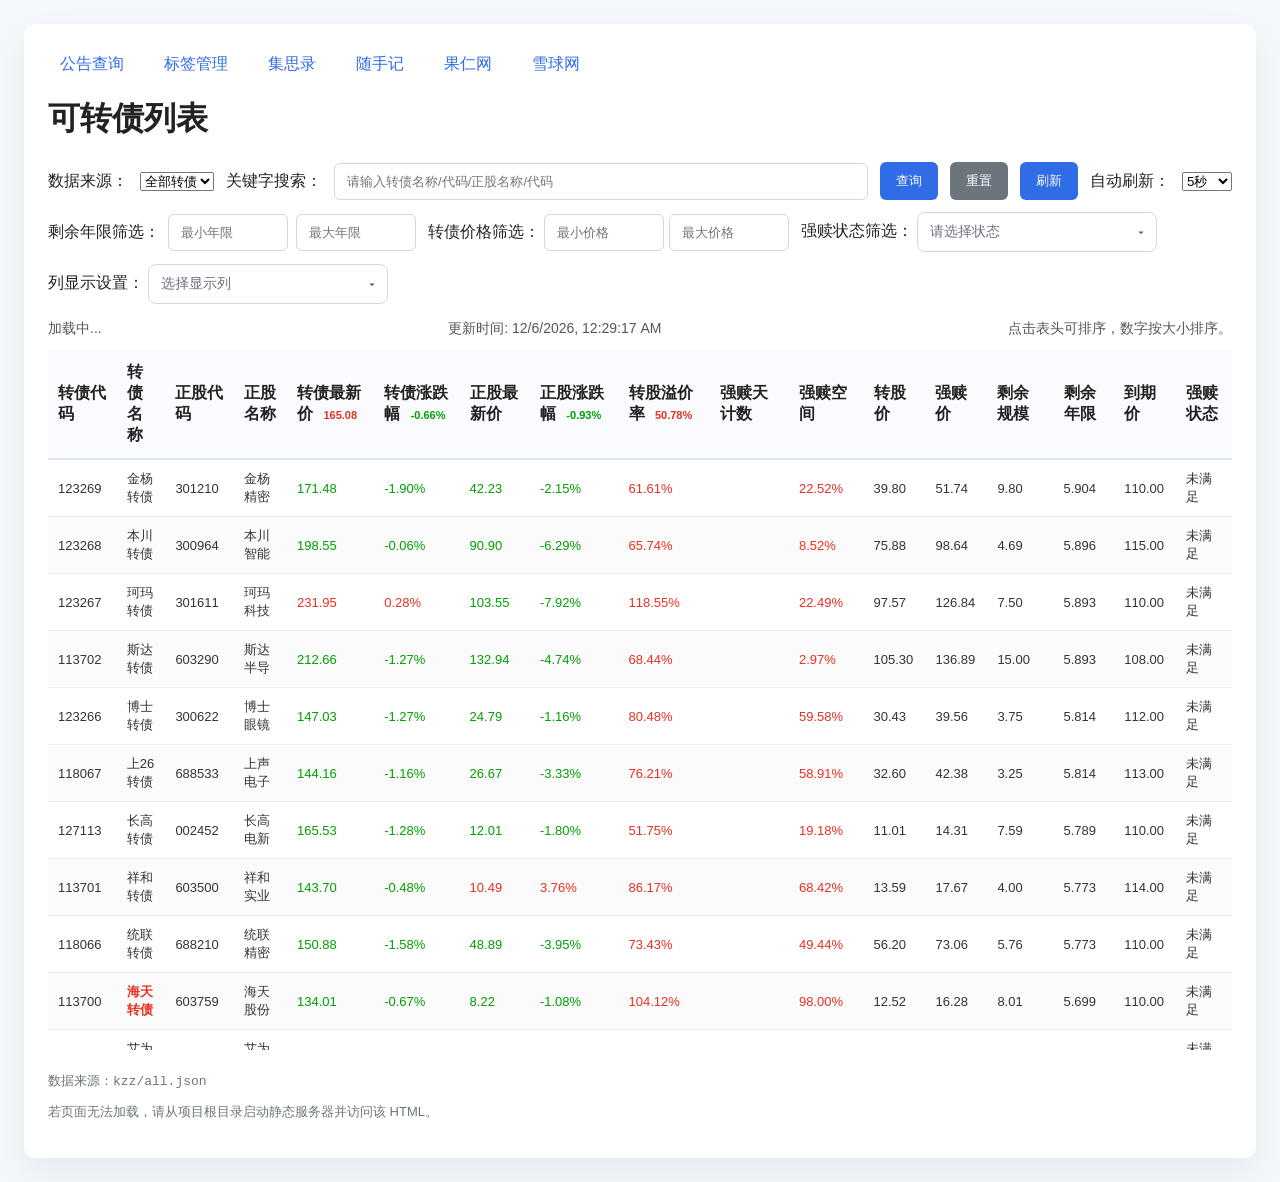
==== web/index.html @ 7e6ffc9a "feat: web 添加雪球网导航链接" ====
<!doctype html>
<html lang="zh-CN">
<head>
  <meta charset="utf-8" />
  <meta name="viewport" content="width=device-width, initial-scale=1.0" />
  <title>可转债列表</title>
  <link rel="stylesheet" href="styles.css" />
</head>
<body>
  <div class="page-container">
    <div class="nav-links">
      <a href="announce.html" target="_blank">公告查询</a>
      <a href="label.html" target="_blank">标签管理</a>
      <a href="https://www.jisilu.cn/" target="_blank">集思录</a>
      <a href="https://www.sui.com/tally/new.do" target="_blank">随手记</a>
      <a href="https://guorn.com/stock?sid=2384234.R.351277596464735" target="_blank">果仁网</a>
      <a href="https://xueqiu.com/1967963625/369069351" target="_blank">雪球网</a>
    </div>
    <h1>可转债列表</h1>
    <form id="filter-form" class="filter-form">
      <label for="data-source">数据来源：</label>
      <select id="data-source">
        <option value="all">全部转债</option>
        <option value="self">我的关注</option>
        <option value="small">小规模</option>
        <option value="low_premium">低溢价</option>
        <option value="three_low">三低债</option>
      </select>
      
      <label for="search-input">关键字搜索：</label>
      <input id="search-input" name="q" type="search" placeholder="请输入转债名称/代码/正股名称/代码" />
      <button type="submit">查询</button>
      <button type="button" id="reset-button">重置</button>
      <button type="button" id="refresh-button">刷新</button>

      <label for="refresh-interval">自动刷新：</label>
      <select id="refresh-interval">
        <option value="0">关闭</option>
        <option value="5">5秒</option>
        <option value="10">10秒</option>
        <option value="20">20秒</option>
        <option value="30">30秒</option>
        <option value="60">60秒</option>
      </select>

      <div class="year-filter-group">
        <label>剩余年限筛选：</label>
        <input id="year-left-min" name="year_left_min" type="number" step="0.1" placeholder="最小年限" />
        <input id="year-left-max" name="year_left_max" type="number" step="0.1" placeholder="最大年限" />
      </div>

      <div class="price-filter-group">
        <label>转债价格筛选：</label>
        <input id="bond-price-min" name="bond_price_min" type="number" step="1" placeholder="最小价格" />
        <input id="bond-price-max" name="bond_price_max" type="number" step="1" placeholder="最大价格" />
      </div>

      <div class="status-filter-group">
        <label for="status-filter-toggle">强赎状态筛选：</label>
        <div class="multi-select-dropdown" id="status-filter-dropdown">
          <button type="button" class="dropdown-toggle" id="status-filter-toggle" aria-expanded="false">
            <span class="dropdown-text">请选择状态</span>
            <span class="caret">▾</span>
          </button>
          <div class="dropdown-menu" id="status-filter-menu" aria-hidden="true">
            <div class="dropdown-options">
              <label><input type="checkbox" value="计数中" /> 计数中</label>
              <label><input type="checkbox" value="未满足" /> 未满足</label>
              <label><input type="checkbox" value="暂不强赎" /> 暂不强赎</label>
              <label><input type="checkbox" value="强赎中" /> 强赎中</label>
              <label><input type="checkbox" value="存续期内不强赎" /> 存续期内不强赎</label>
              <label><input type="checkbox" value="公告强赎" /> 公告强赎</label>
            </div>
            <div class="dropdown-footer-simple">
              <button type="button" id="status-clear-all">全部清除</button>
            </div>
          </div>
        </div>
      </div>

      <div class="column-filter-group">
        <label for="column-filter-toggle">列显示设置：</label>
        <div class="multi-select-dropdown" id="column-filter-dropdown">
          <button type="button" class="dropdown-toggle" id="column-filter-toggle" aria-expanded="false">
            <span class="dropdown-text">选择显示列</span>
            <span class="caret">▾</span>
          </button>
          <div class="dropdown-menu" id="column-filter-menu" aria-hidden="true">
            <div class="dropdown-options" id="column-filter-options"></div>
          </div>
        </div>
      </div>
    </form>

    <div class="status-row">
      <span id="record-count">加载中...</span>
      <span id="refresh-status"></span>
      <span class="hint">点击表头可排序，数字按大小排序。</span>
    </div>

    <div class="table-wrapper">
      <table id="bond-table">
        <thead></thead>
        <tbody></tbody>
      </table>
    </div>

    <div class="footer">
      <p>数据来源：<code>kzz/all.json</code></p>
      <p>若页面无法加载，请从项目根目录启动静态服务器并访问该 HTML。</p>
    </div>
  </div>

  <script src="app.js"></script>
</body>
</html>
---- web/styles.css ----
:root {
  color-scheme: light;
  font-family: -apple-system, BlinkMacSystemFont, "Segoe UI", "Helvetica Neue", Arial, sans-serif;
  background: #f4f7fb;
  color: #222;
}

* {
  box-sizing: border-box;
}

body {
  margin: 0;
  padding: 24px;
}

.page-container {
  max-width: 1400px;
  margin: 0 auto;
  background: #fff;
  padding: 24px;
  border-radius: 12px;
  box-shadow: 0 16px 40px rgba(0, 0, 0, 0.06);
}

h1 {
  margin-top: 0;
}

.nav-links {
  display: flex;
  gap: 16px;
  margin-bottom: 16px;
}

.nav-links a {
  color: #2f6ce5;
  text-decoration: none;
  padding: 6px 12px;
  border-radius: 6px;
}

.nav-links a:hover {
  background: #eef3ff;
}

.filter-form {
  display: flex;
  flex-wrap: wrap;
  gap: 12px;
  align-items: center;
  margin-bottom: 16px;
}

.filter-form label {
  white-space: nowrap;
}

.filter-form input[type="search"],
.filter-form input[type="number"] {
  border: 1px solid #d1d7e0;
  border-radius: 6px;
  padding: 10px 12px;
}

.filter-form input[type="search"] {
  flex: 1;
  min-width: 240px;
}

.filter-form input[type="number"] {
  width: 120px;
}

.year-filter-group {
  display: inline-flex;
  align-items: center;
  gap: 8px;
}

.status-filter-group {
  position: relative;
  min-width: 240px;
}

.multi-select-dropdown {
  position: relative;
  display: inline-flex;
  width: 240px;
}

.multi-select-dropdown .dropdown-toggle {
  width: 100%;
  padding: 10px 12px;
  border: 1px solid #d1d7e0;
  border-radius: 8px;
  background: #fff;
  cursor: pointer;
  display: inline-flex;
  align-items: center;
  justify-content: space-between;
  gap: 8px;
  color: #6b7280;
  font-size: 14px;
  text-align: left;
}

.multi-select-dropdown .dropdown-toggle:hover {
  border-color: #a0b4d7;
}

.multi-select-dropdown .dropdown-toggle .dropdown-text {
  white-space: nowrap;
  overflow: hidden;
  text-overflow: ellipsis;
}

.multi-select-dropdown .dropdown-menu {
  display: none !important;
  position: absolute;
  z-index: 10;
  top: calc(100% + 6px);
  left: 0;
  width: 100%;
  max-width: 360px;
  max-height: 260px;
  padding: 10px;
  border: 1px solid #c8d0dd;
  border-radius: 10px;
  background: #fff;
  box-shadow: 0 18px 45px rgba(15, 30, 70, 0.14);
  overflow: auto;
}

.multi-select-dropdown.open .dropdown-menu {
  display: block !important;
}

.multi-select-dropdown .dropdown-options {
  display: block;
}

.multi-select-dropdown .dropdown-options label {
  display: flex;
  align-items: center;
  gap: 8px;
  padding: 8px 10px;
  cursor: pointer;
  border-radius: 6px;
  background: #f8fafc;
  color: #111827;
  border: 1px solid transparent;
  width: 100%;
  margin-bottom: 4px;
}

.multi-select-dropdown .dropdown-options label:hover {
  background: #eef2ff;
  border-color: #cbd5e1;
}

.multi-select-dropdown .dropdown-menu input[type="checkbox"] {
  margin: 0;
}

.multi-select-dropdown .dropdown-footer-simple {
  display: flex;
  justify-content: flex-end;
  padding-top: 6px;
}

.multi-select-dropdown .dropdown-footer-simple button {
  border: none;
  background: transparent;
  color: #2f6ce5;
  cursor: pointer;
  padding: 6px 8px;
  border-radius: 6px;
}

.multi-select-dropdown .dropdown-footer-simple button:hover {
  background: #eef3ff;
}

.multi-select-dropdown .dropdown-menu label:hover {
  background: #f3f6fb;
}

.multi-select-dropdown .dropdown-menu input[type="checkbox"] {
  margin-right: 8px;
}

.multi-select-dropdown .caret {
  font-size: 12px;
  color: #4b5563;
}

.filter-form button {
  border: none;
  border-radius: 6px;
  padding: 10px 16px;
  background: #2f6ce5;
  color: #fff;
  cursor: pointer;
}

.filter-form button#reset-button {
  background: #6c757d;
}

.status-row {
  display: flex;
  justify-content: space-between;
  margin-bottom: 12px;
  font-size: 14px;
  color: #565656;
}

.table-wrapper {
  overflow-x: auto;
  overflow-y: auto;
  max-height: calc(100vh - 200px);
}

table {
  width: 100%;
  border-collapse: collapse;
  min-width: 1100px;
}

thead th {
  position: sticky;
  top: 0;
  background: #fafbff;
  border-bottom: 2px solid #dfe3ea;
  padding: 12px 10px;
  text-align: left;
  cursor: pointer;
  user-select: none;
  z-index: 1;
  box-shadow: 0 2px 2px -1px rgba(0,0,0,0.1);
}

thead th.sorted-asc::after,
thead th.sorted-desc::after {
  content: '';
  display: inline-block;
  width: 0;
  height: 0;
  margin-left: 6px;
  vertical-align: middle;
  border-left: 5px solid transparent;
  border-right: 5px solid transparent;
}

thead th span.up, thead th span.down {
  display: inline-block;
  font-size: 11px;
  font-weight: normal;
  margin-left: 6px;
  white-space: nowrap;
}

thead th.sorted-asc::after {
  border-bottom: 6px solid #2f6ce5;
}

thead th.sorted-desc::after {
  border-top: 6px solid #2f6ce5;
}

tbody tr:nth-child(even) {
  background: #fbfbfb;
}

tbody tr:hover {
  background: #eef3ff;
}

tbody tr.selected {
  background: #dbeafe !important;
  box-shadow: inset 0 0 0 2px #3b82f6;
}

td {
  padding: 10px 10px;
  border-bottom: 1px solid #ebedee;
  font-size: 13px;
  color: #333;
}

td.empty {
  color: #999;
}

tbody td.up, thead th span.up {
  color: #e83123 !important;
}

tbody td.down, thead th span.down {
  color: #00a000 !important;
}

.footer {
  margin-top: 22px;
  color: #6c757d;
  font-size: 13px;
}

.red-name {
  color: #e83123 !important;
  font-weight: bold;
}

@media (max-width: 860px) {
  .filter-form {
    flex-direction: column;
    align-items: stretch;
  }
}
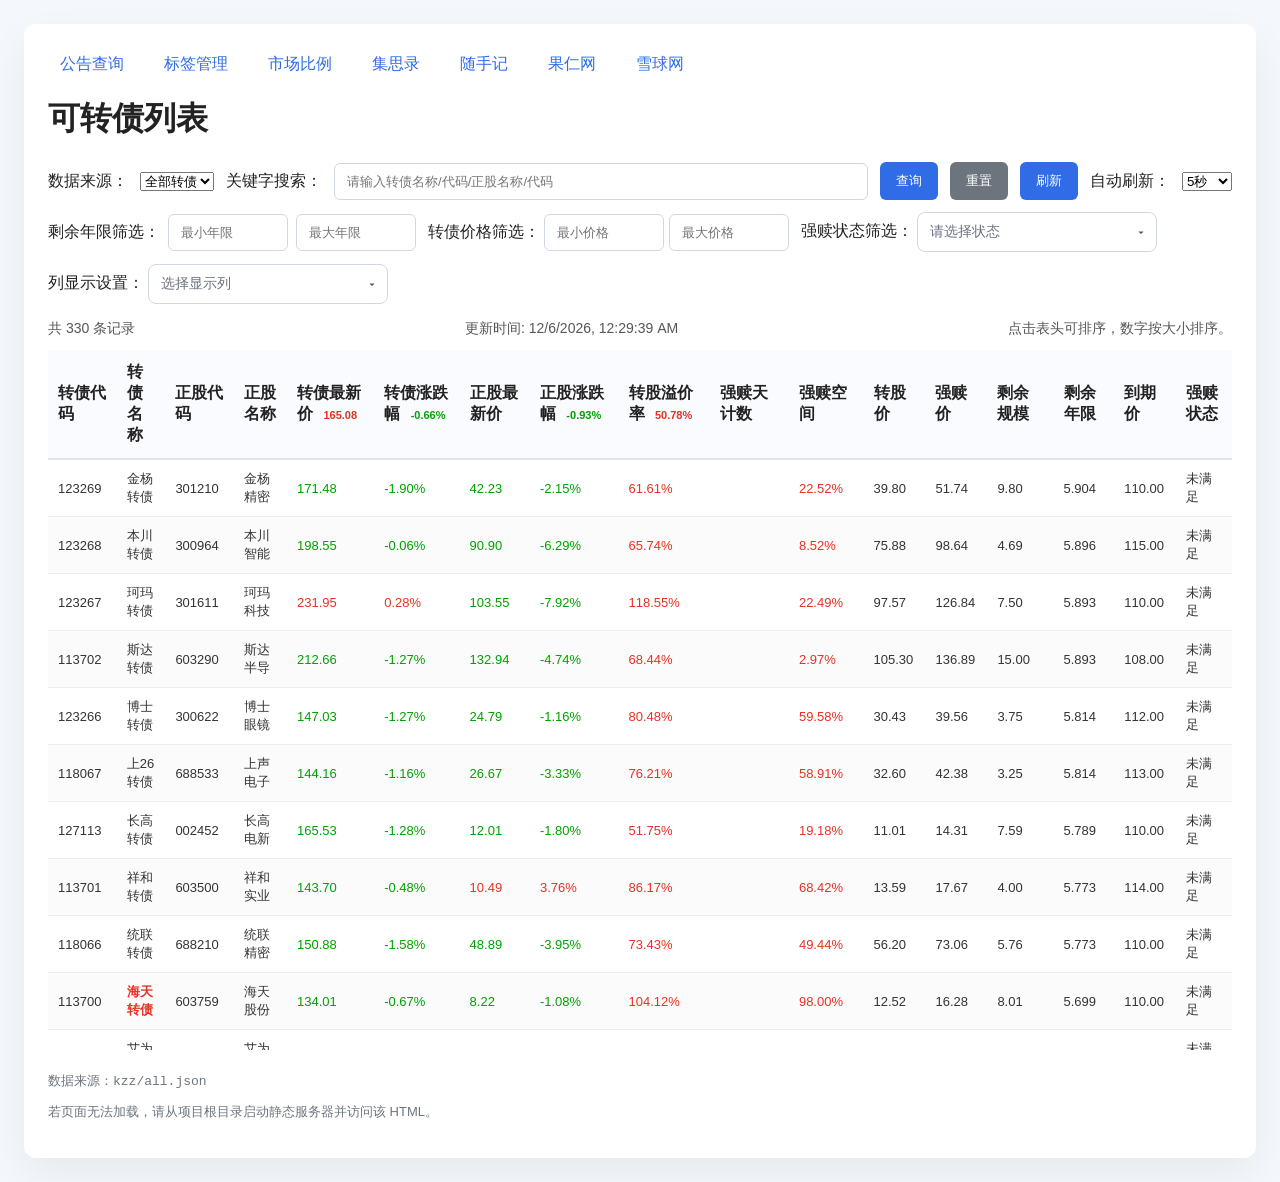
==== commit ecb4a872: "feat: 新增市场涨跌幅比例统计功能 新增 calculate_market_profit_by_day 函数，支持按交易日统计市场涨跌幅数据  新增 web/market_ratio.html 页" ====
--- a/web/index.html
+++ b/web/index.html
@@ -11,6 +11,7 @@
     <div class="nav-links">
       <a href="announce.html" target="_blank">公告查询</a>
       <a href="label.html" target="_blank">标签管理</a>
+      <a href="market_ratio.html" target="_blank">市场比例</a>
       <a href="https://www.jisilu.cn/" target="_blank">集思录</a>
       <a href="https://www.sui.com/tally/new.do" target="_blank">随手记</a>
       <a href="https://guorn.com/stock?sid=2384234.R.351277596464735" target="_blank">果仁网</a>
--- a/web/styles.css
+++ b/web/styles.css
@@ -301,6 +301,13 @@
   color: #00a000 !important;
 }
 
+.chart-container {
+  position: relative;
+  height: 500px;
+  width: 100%;
+  margin-bottom: 16px;
+}
+
 .footer {
   margin-top: 22px;
   color: #6c757d;
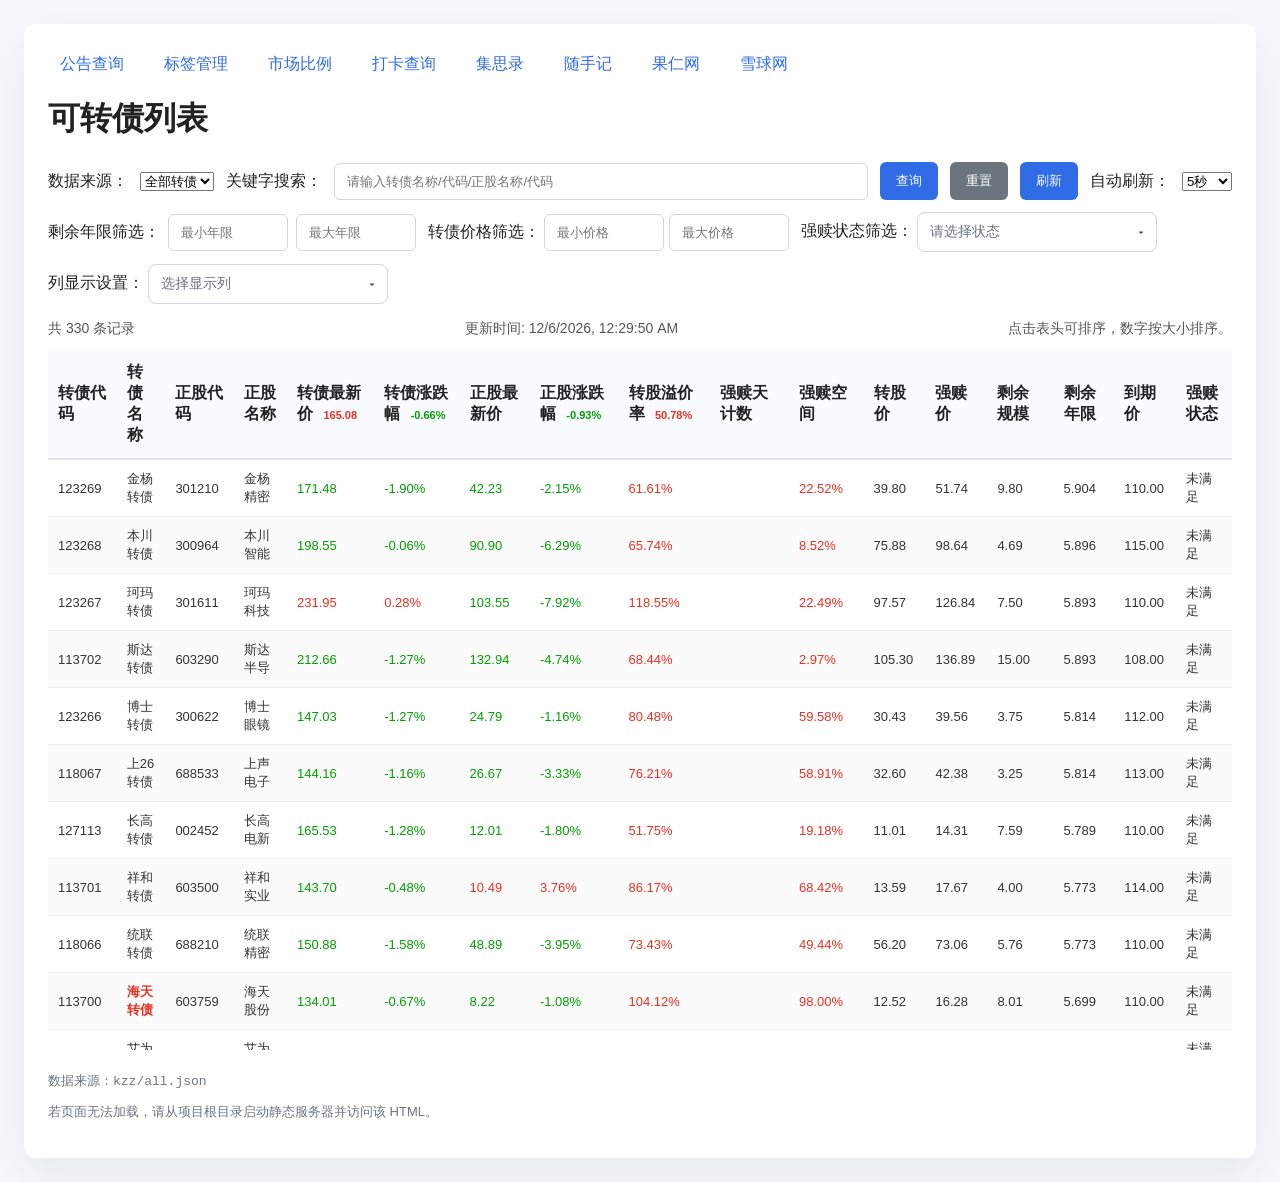
==== commit c2e94604: "chore: 更新index.html和styles.css" ====
--- a/web/index.html
+++ b/web/index.html
@@ -12,6 +12,7 @@
       <a href="announce.html" target="_blank">公告查询</a>
       <a href="label.html" target="_blank">标签管理</a>
       <a href="market_ratio.html" target="_blank">市场比例</a>
+      <a href="http://localhost:5000/" target="_blank">打卡查询</a>
       <a href="https://www.jisilu.cn/" target="_blank">集思录</a>
       <a href="https://www.sui.com/tally/new.do" target="_blank">随手记</a>
       <a href="https://guorn.com/stock?sid=2384234.R.351277596464735" target="_blank">果仁网</a>
--- a/web/styles.css
+++ b/web/styles.css
@@ -303,7 +303,7 @@
 
 .chart-container {
   position: relative;
-  height: 500px;
+  height: 700px;
   width: 100%;
   margin-bottom: 16px;
 }
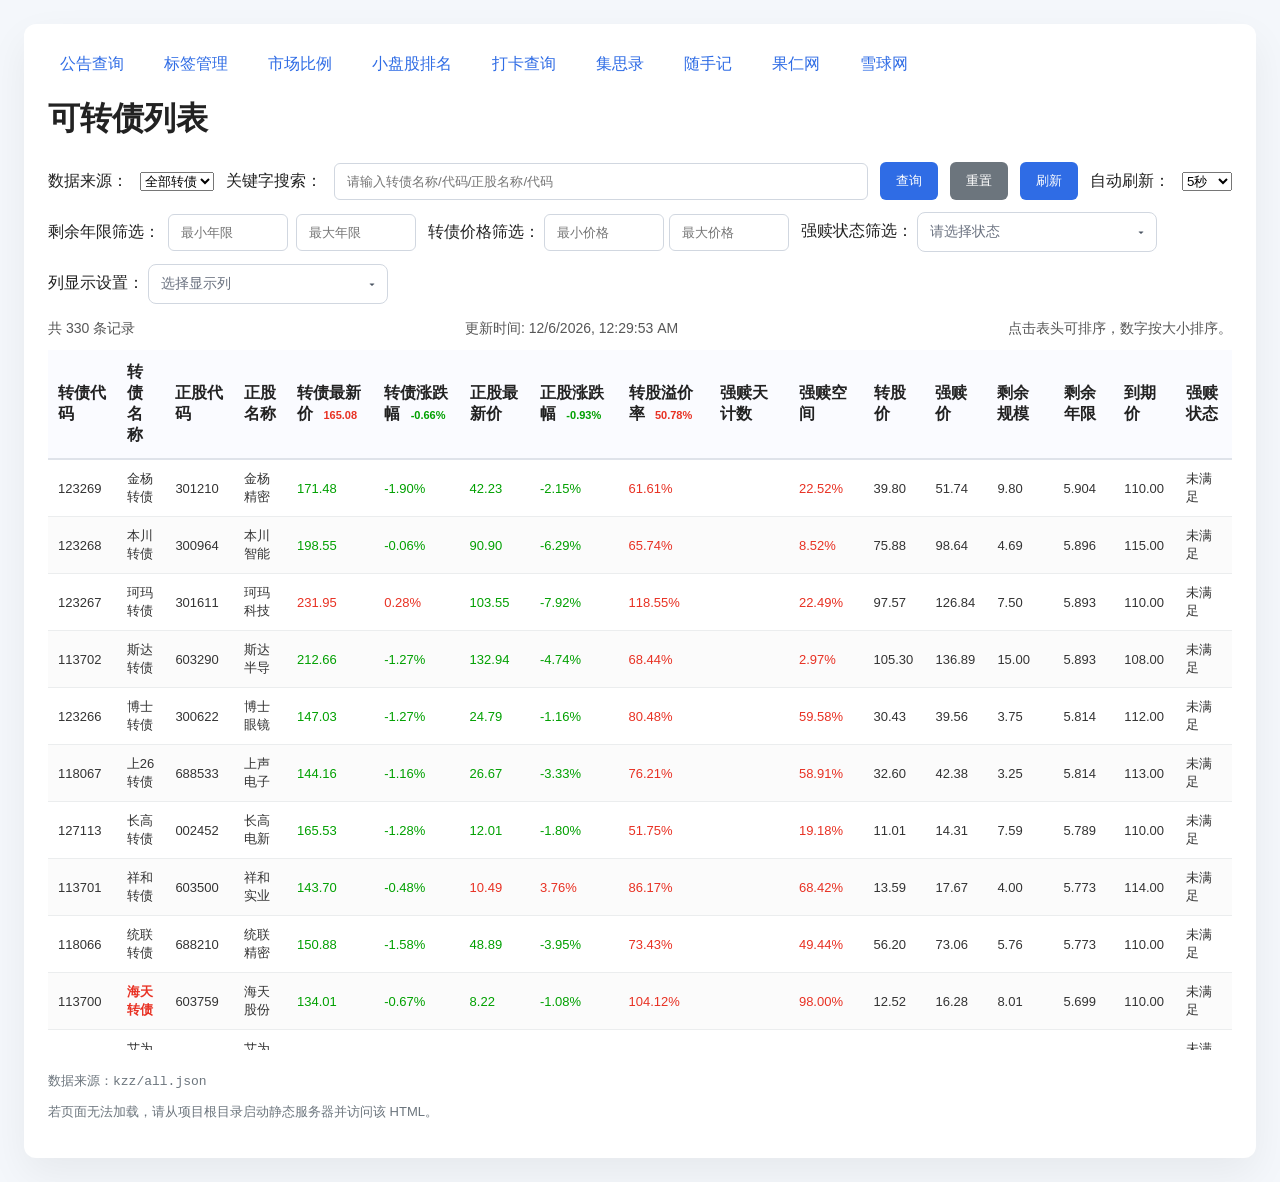
==== commit 7590e6f3: "feat: 新增小盘股排名页面，按市值和150日涨跌幅加权排序" ====
--- a/web/index.html
+++ b/web/index.html
@@ -12,6 +12,7 @@
       <a href="announce.html" target="_blank">公告查询</a>
       <a href="label.html" target="_blank">标签管理</a>
       <a href="market_ratio.html" target="_blank">市场比例</a>
+      <a href="small_stocks.html" target="_blank">小盘股排名</a>
       <a href="http://localhost:5000/" target="_blank">打卡查询</a>
       <a href="https://www.jisilu.cn/" target="_blank">集思录</a>
       <a href="https://www.sui.com/tally/new.do" target="_blank">随手记</a>
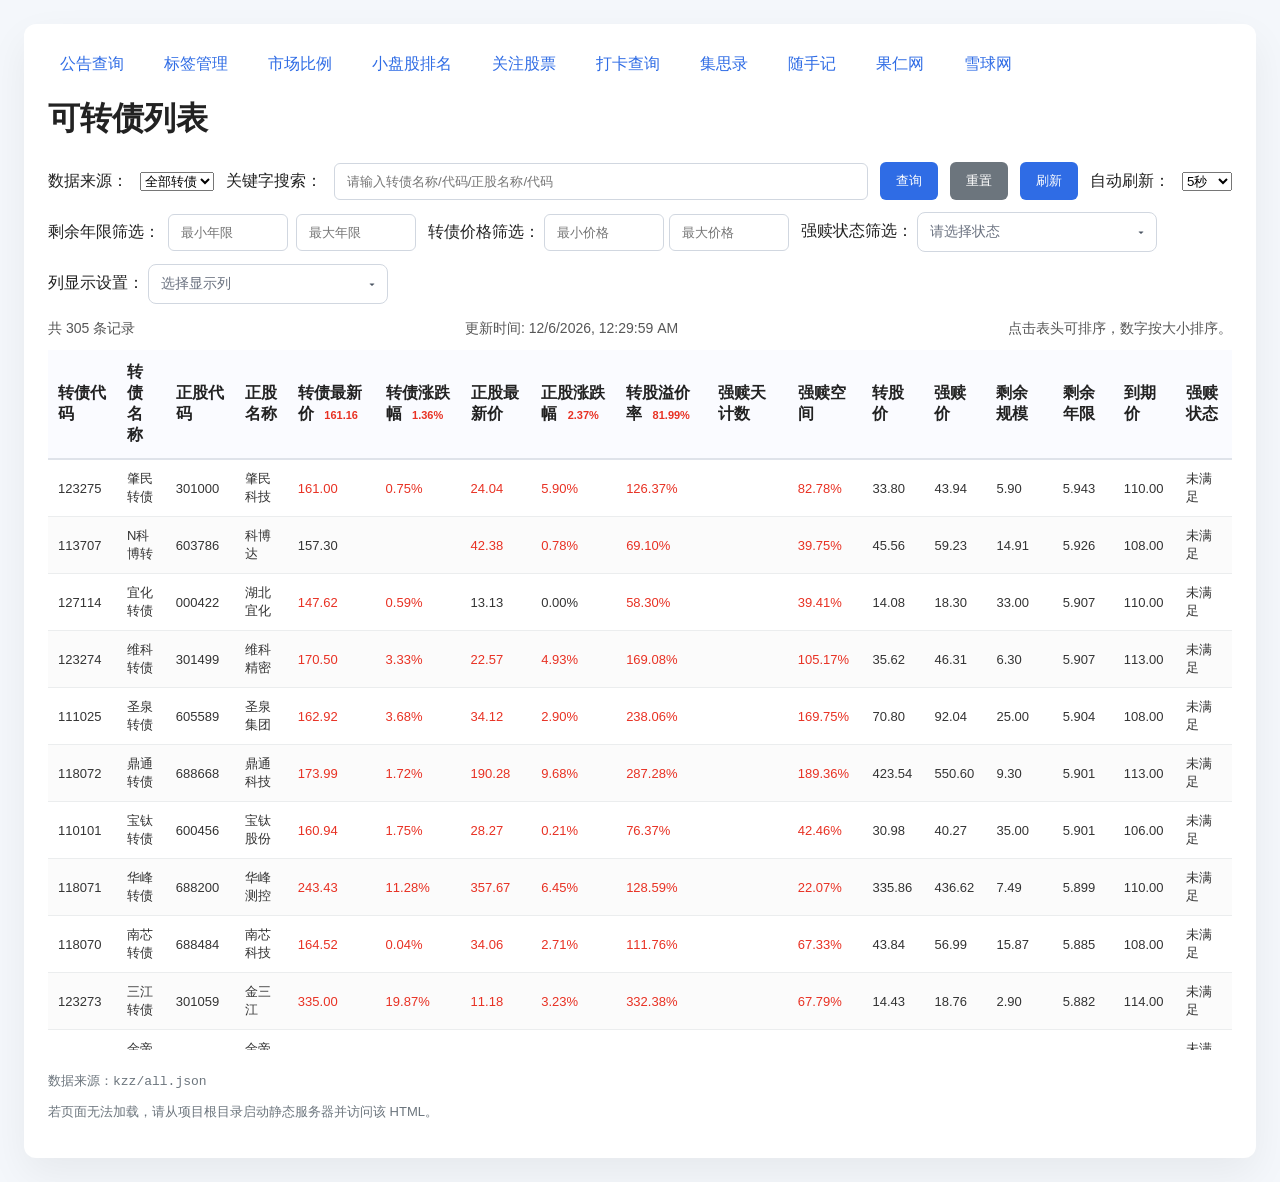
==== commit 54970372: "feat: 新增关注股票页面，支持分组展示、排序和实时价格刷新" ====
--- a/web/index.html
+++ b/web/index.html
@@ -13,6 +13,7 @@
       <a href="label.html" target="_blank">标签管理</a>
       <a href="market_ratio.html" target="_blank">市场比例</a>
       <a href="small_stocks.html" target="_blank">小盘股排名</a>
+      <a href="attention.html" target="_blank">关注股票</a>
       <a href="http://localhost:5000/" target="_blank">打卡查询</a>
       <a href="https://www.jisilu.cn/" target="_blank">集思录</a>
       <a href="https://www.sui.com/tally/new.do" target="_blank">随手记</a>
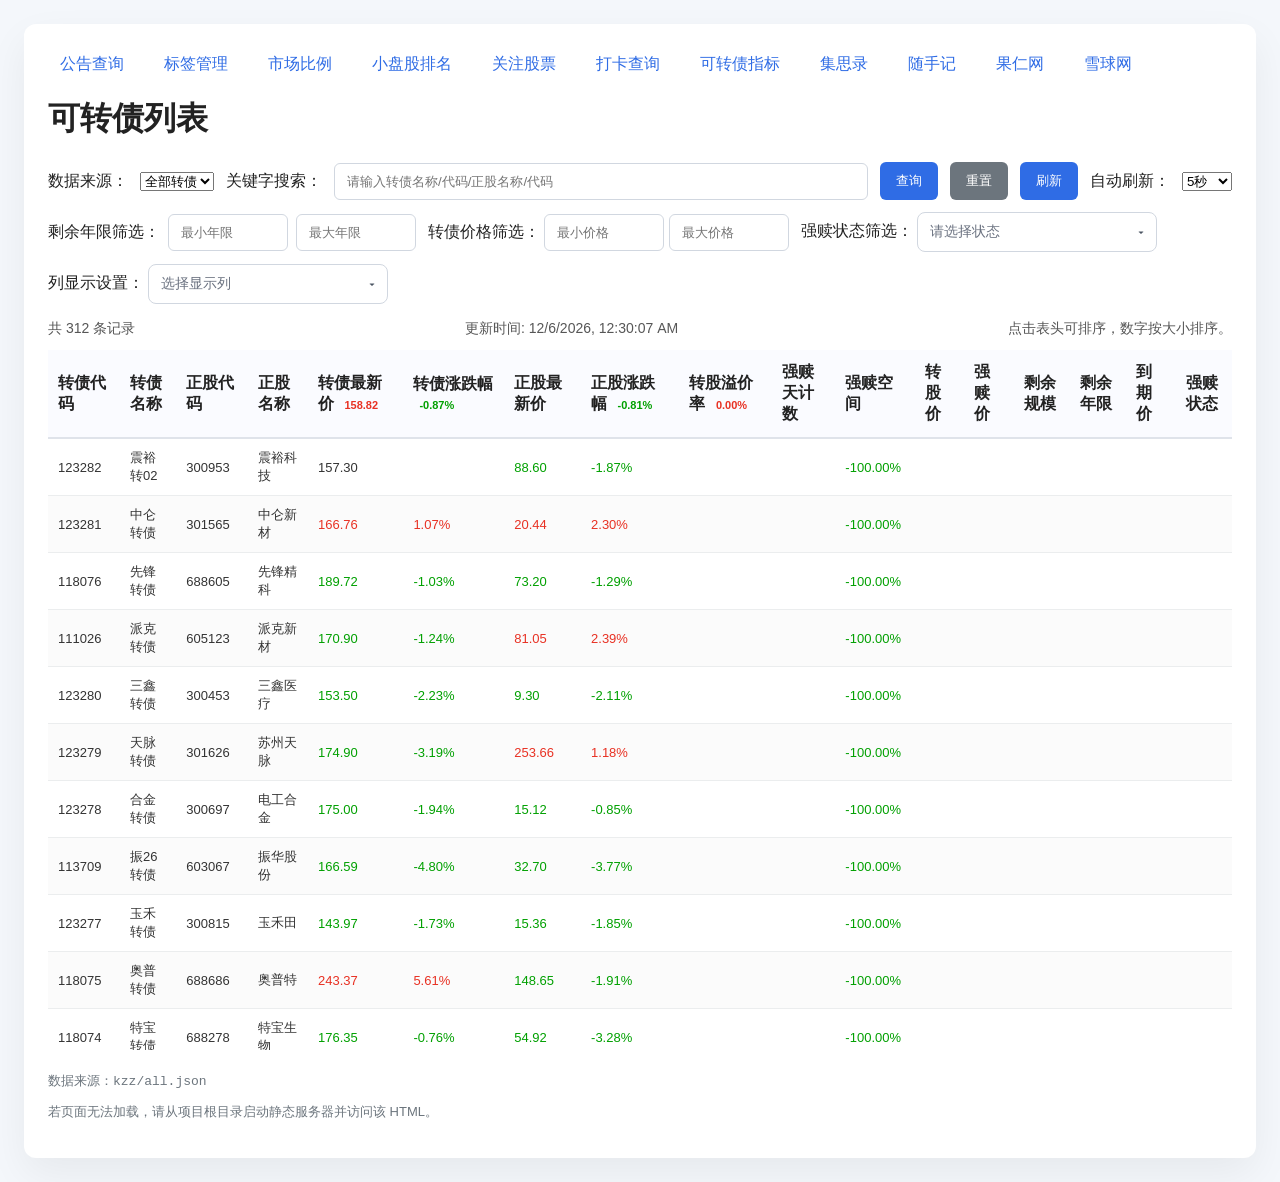
==== commit b0431d1d: "feat: 可转债等权指数更新功能+仓位结构文件路径调整" ====
--- a/web/index.html
+++ b/web/index.html
@@ -10,12 +10,13 @@
   <div class="page-container">
     <div class="nav-links">
       <a href="announce.html" target="_blank">公告查询</a>
-      <a href="label.html" target="_blank">标签管理</a>
+	      <a href="label.html" target="_blank">标签管理</a>
       <a href="market_ratio.html" target="_blank">市场比例</a>
       <a href="small_stocks.html" target="_blank">小盘股排名</a>
       <a href="attention.html" target="_blank">关注股票</a>
       <a href="http://localhost:5000/" target="_blank">打卡查询</a>
-      <a href="https://www.jisilu.cn/" target="_blank">集思录</a>
+      <a href="./canzhai-trend/canzhai-trend.html" target="_blank">可转债指标</a>
+	      <a href="https://www.jisilu.cn/" target="_blank">集思录</a>
       <a href="https://www.sui.com/tally/new.do" target="_blank">随手记</a>
       <a href="https://guorn.com/stock?sid=2384234.R.351277596464735" target="_blank">果仁网</a>
       <a href="https://xueqiu.com/1967963625/369069351" target="_blank">雪球网</a>
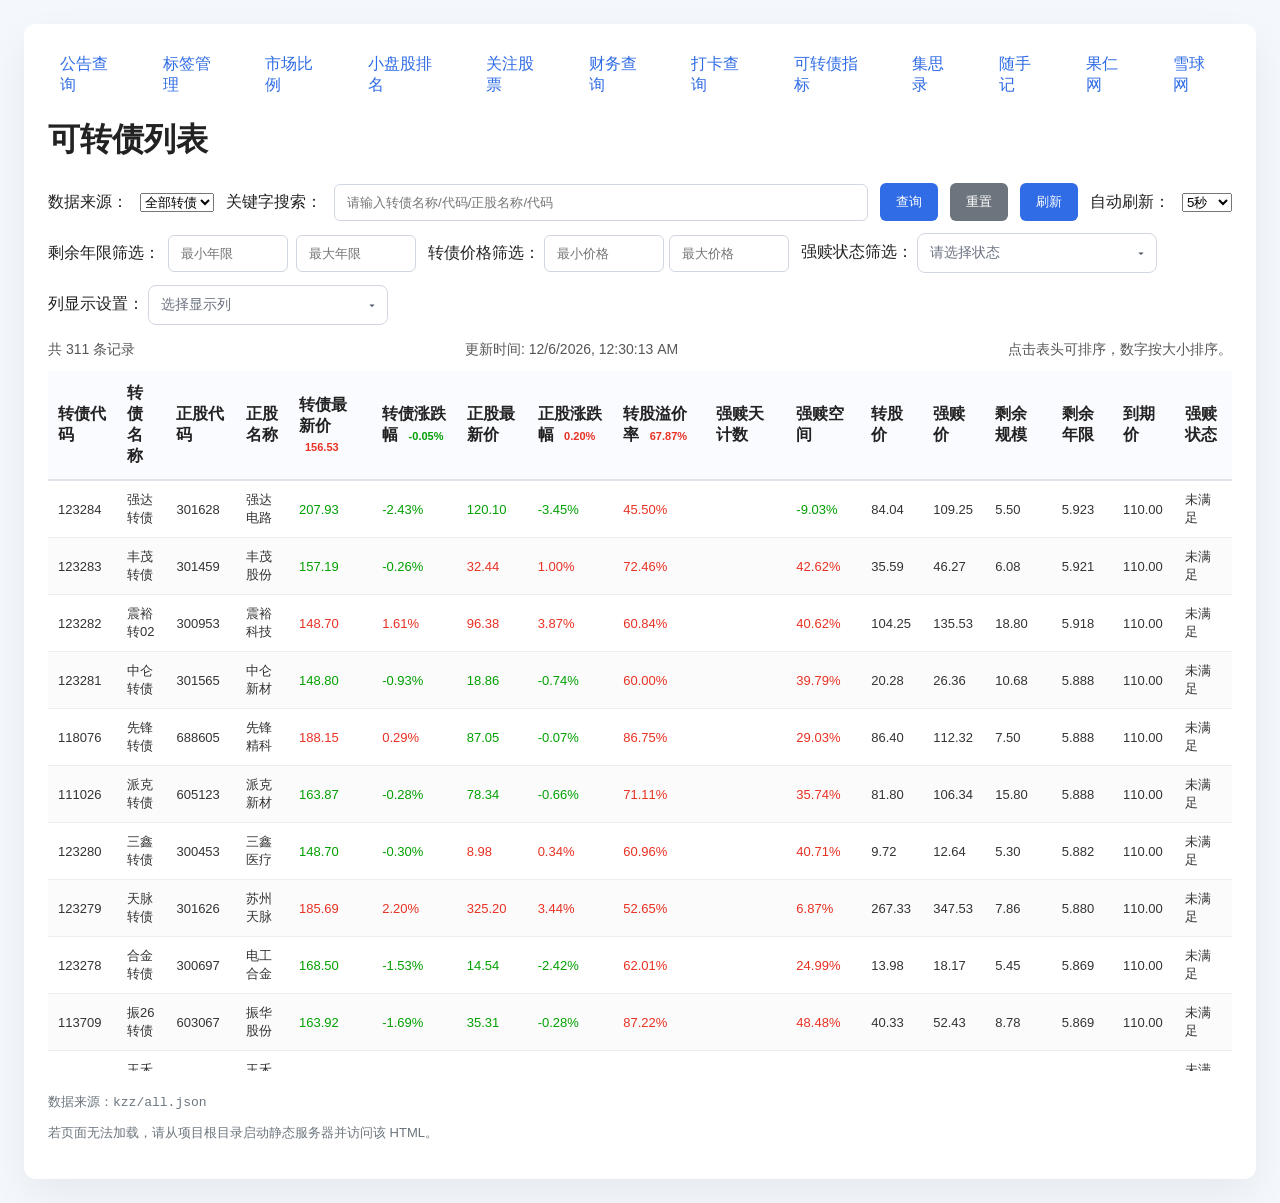
==== commit 4d655ca1: "feat: 新增财务公式查询网页，支持公式解析、行情字段、方案保存（server.py 新增 finance 系列接口）" ====
--- a/web/index.html
+++ b/web/index.html
@@ -14,6 +14,7 @@
       <a href="market_ratio.html" target="_blank">市场比例</a>
       <a href="small_stocks.html" target="_blank">小盘股排名</a>
       <a href="attention.html" target="_blank">关注股票</a>
+      <a href="finance_query.html" target="_blank">财务查询</a>
       <a href="http://localhost:5000/" target="_blank">打卡查询</a>
       <a href="./canzhai-trend/canzhai-trend.html" target="_blank">可转债指标</a>
 	      <a href="https://www.jisilu.cn/" target="_blank">集思录</a>
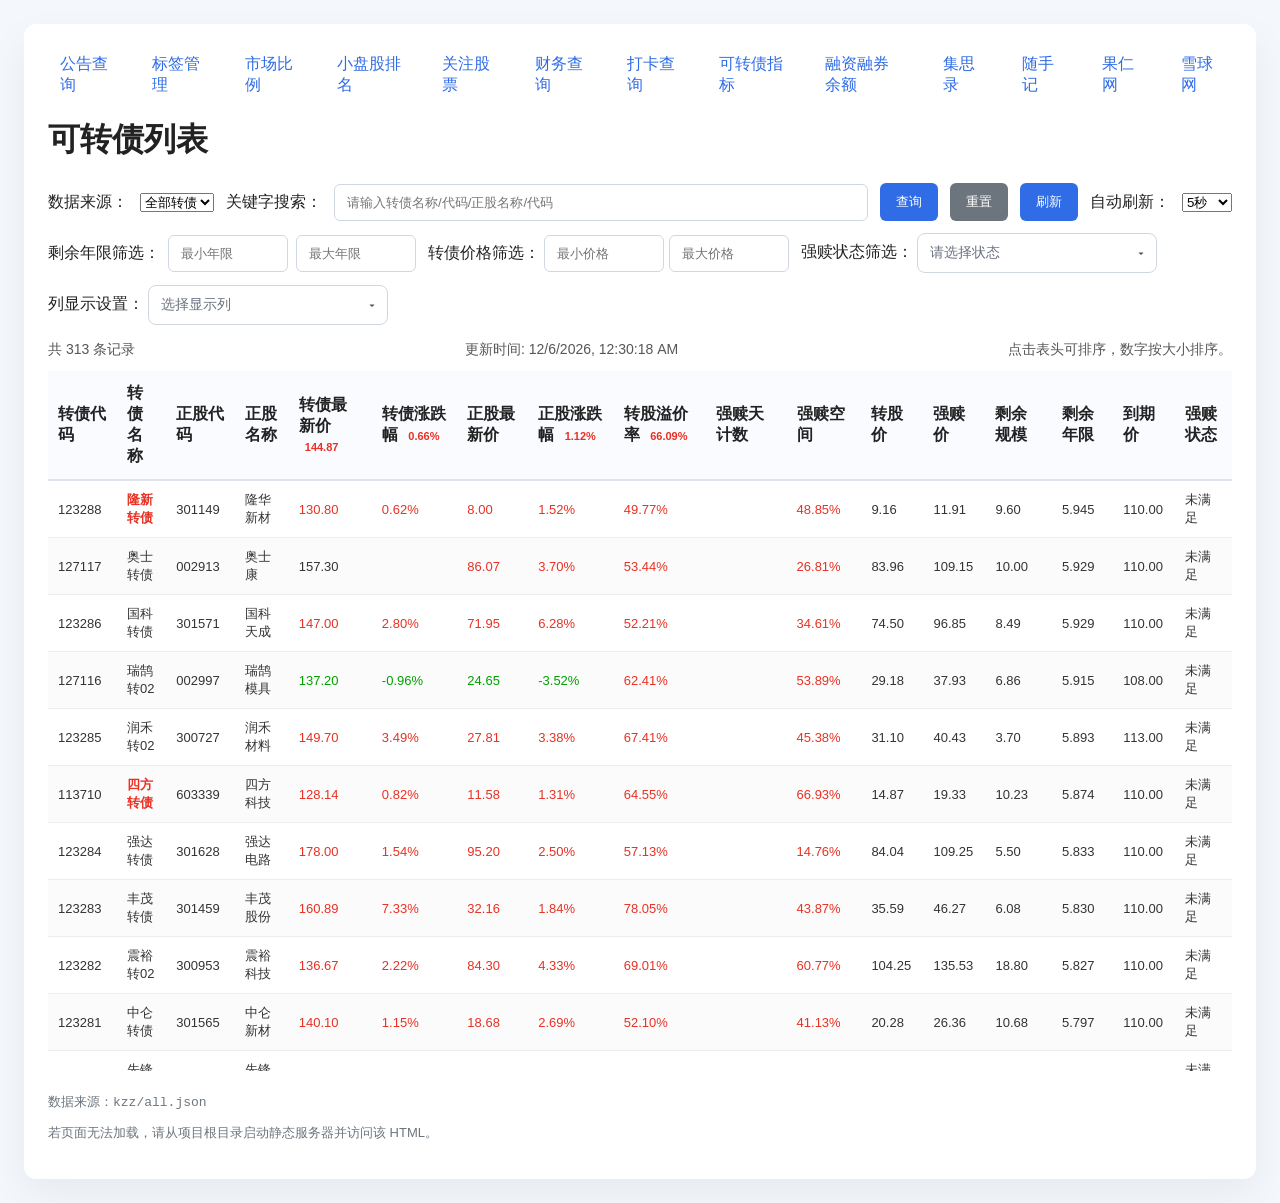
==== commit 2dd3d73f: "feat: 新增融资融券余额抓取与走势页面 新增 fetch_dfcf_rzrq 分页抓取东方财富融资融券历史数据，flag=888 触发；新增 web/rzrq.html 展示融资融券、融资、融券余" ====
--- a/web/index.html
+++ b/web/index.html
@@ -17,6 +17,7 @@
       <a href="finance_query.html" target="_blank">财务查询</a>
       <a href="http://localhost:5000/" target="_blank">打卡查询</a>
       <a href="./canzhai-trend/canzhai-trend.html" target="_blank">可转债指标</a>
+      <a href="rzrq.html" target="_blank">融资融券余额</a>
 	      <a href="https://www.jisilu.cn/" target="_blank">集思录</a>
       <a href="https://www.sui.com/tally/new.do" target="_blank">随手记</a>
       <a href="https://guorn.com/stock?sid=2384234.R.351277596464735" target="_blank">果仁网</a>
